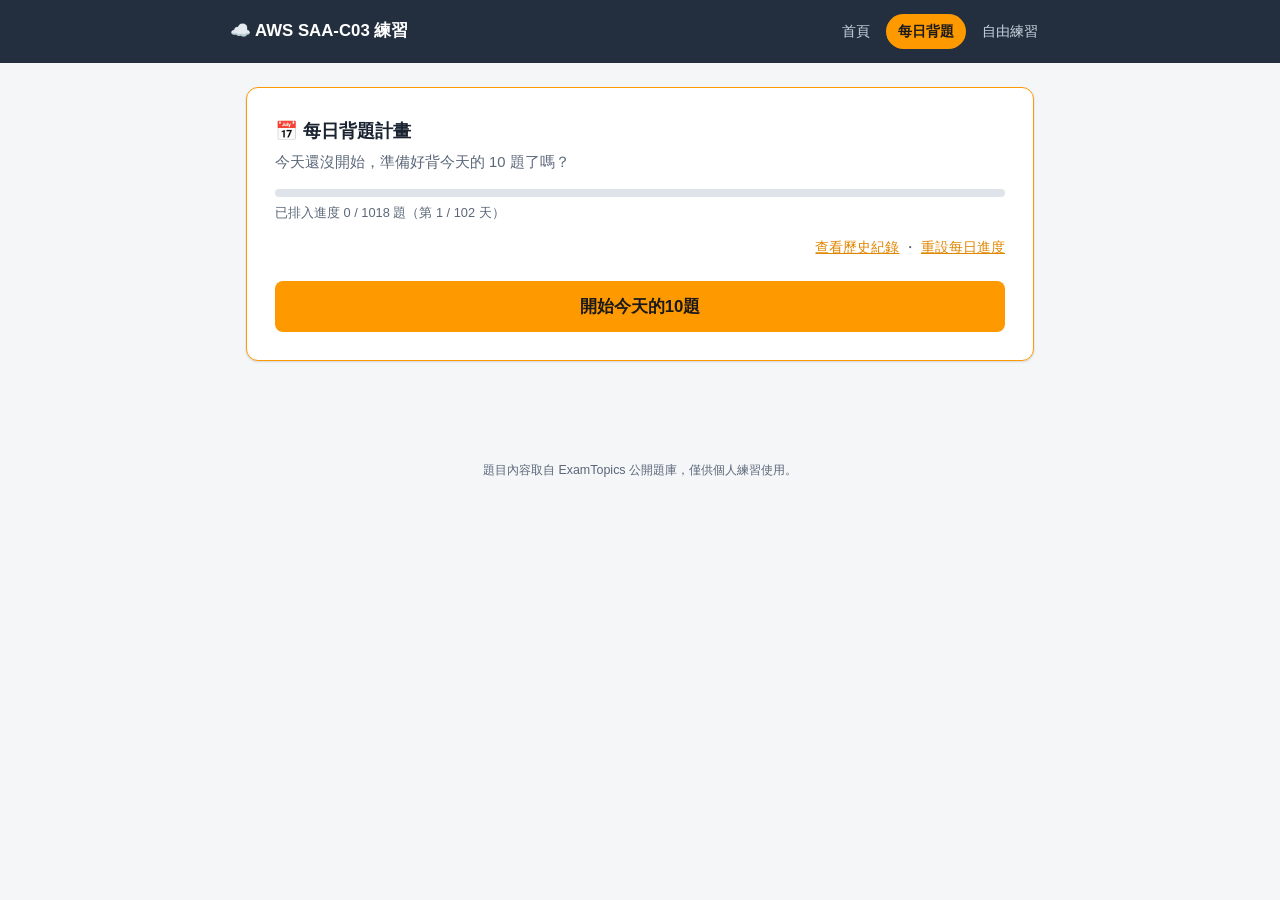
==== daily.html @ 00e785da "Split single-page app into separate pages per feature Home (index.html), daily plan (daily.html), an" ====
<!doctype html>
<html lang="zh-Hant">
<head>
<meta charset="UTF-8" />
<meta name="viewport" content="width=device-width, initial-scale=1.0" />
<title>每日背題計畫 – AWS SAA-C03 練習</title>
<link rel="icon" href="data:image/svg+xml,<svg xmlns=%22http://www.w3.org/2000/svg%22 viewBox=%220 0 100 100%22><text y=%22.9em%22 font-size=%2290%22>☁️</text></svg>" />
<link rel="stylesheet" href="css/style.css" />
</head>
<body>
<header class="topbar">
  <div class="topbar-inner">
    <span class="brand">☁️ AWS SAA-C03 練習</span>
    <nav class="nav-tabs">
      <a href="index.html" class="nav-tab">首頁</a>
      <a href="daily.html" class="nav-tab active">每日背題</a>
      <a href="practice.html" class="nav-tab">自由練習</a>
    </nav>
  </div>
</header>

<main id="app">

  <!-- START SCREEN -->
  <section id="startScreen" class="screen">
    <div class="card daily-card">
      <h2 class="daily-title">📅 每日背題計畫</h2>
      <p class="daily-status" id="dailyStatus">載入中…</p>

      <div class="progress-bar daily-progress-bar"><div id="dailyProgressFill" class="progress-fill"></div></div>
      <p class="daily-progress-text" id="dailyProgressText"></p>

      <div class="daily-meta-row">
        <span id="dailyStreak"></span>
        <span>
          <button id="dailyHistoryToggle" class="link-btn">查看歷史紀錄</button>
          ・
          <button id="dailyResetBtn" class="link-btn">重設每日進度</button>
        </span>
      </div>

      <div id="dailyHistoryPanel" class="daily-history-panel hidden"></div>

      <button id="dailyStartBtn" class="btn btn-primary btn-large">開始今天的10題</button>
    </div>
  </section>

  <!-- QUIZ SCREEN -->
  <section id="quizScreen" class="screen hidden">
    <div class="quiz-header">
      <button id="quitBtn" class="btn btn-ghost btn-small">← 結束本次練習</button>
      <div class="progress-wrap">
        <div class="progress-bar"><div id="progressFill" class="progress-fill"></div></div>
        <span id="progressText" class="progress-text"></span>
      </div>
      <div class="score-live">得分 <strong id="liveScore">0</strong></div>
    </div>

    <div class="card question-card">
      <div class="q-meta">
        <span class="q-number" id="qNumber"></span>
        <button id="bookmarkBtn" class="bookmark-btn" title="標記此題">☆</button>
      </div>
      <p class="q-text" id="qText"></p>
      <p class="q-choose-hint" id="qChooseHint"></p>
      <div id="optionsList" class="options-list"></div>

      <div class="answer-actions">
        <button id="submitBtn" class="btn btn-primary" disabled>提交答案</button>
        <button id="nextBtn" class="btn btn-primary hidden">下一題 →</button>
      </div>

      <div id="feedback" class="feedback hidden"></div>
    </div>
  </section>

  <!-- RESULT SCREEN -->
  <section id="resultScreen" class="screen hidden">
    <div class="card result-card">
      <h2>練習結果</h2>
      <div class="result-score" id="resultScore"></div>
      <div class="result-bar-wrap"><div id="resultBarFill" class="result-bar-fill"></div></div>
      <div id="missedList" class="missed-list"></div>
      <div class="result-actions">
        <button id="reviewMissedBtn" class="btn btn-primary hidden">複習答錯的題目</button>
        <button id="backHomeBtn" class="btn btn-ghost">回今日進度</button>
      </div>
    </div>
  </section>

</main>

<footer class="site-footer">
  題目內容取自 ExamTopics 公開題庫，僅供個人練習使用。
</footer>

<script src="js/app.js"></script>
</body>
</html>
---- css/style.css ----
:root {
  --bg: #f4f6f8;
  --surface: #ffffff;
  --text: #1a2331;
  --text-dim: #5b6779;
  --border: #dfe4ea;
  --primary: #ff9900;
  --primary-dark: #e08600;
  --navy: #232f3e;
  --green: #1a7f37;
  --green-bg: #e6f6ea;
  --red: #cf222e;
  --red-bg: #fdedee;
  --radius: 12px;
  --shadow: 0 1px 3px rgba(16, 24, 40, 0.08), 0 1px 2px rgba(16, 24, 40, 0.06);
}

@media (prefers-color-scheme: dark) {
  :root {
    --bg: #14181f;
    --surface: #1c222c;
    --text: #e8ecf1;
    --text-dim: #99a3b3;
    --border: #2c3441;
    --primary: #ff9900;
    --primary-dark: #ffb84d;
    --navy: #0f141c;
    --green: #4ade80;
    --green-bg: #123322;
    --red: #ff6b6b;
    --red-bg: #3a1f22;
    --shadow: 0 1px 3px rgba(0, 0, 0, 0.4), 0 1px 2px rgba(0, 0, 0, 0.3);
  }
}

* { box-sizing: border-box; }

body {
  margin: 0;
  font-family: -apple-system, BlinkMacSystemFont, "Segoe UI", "PingFang TC", "Noto Sans TC", Roboto, sans-serif;
  background: var(--bg);
  color: var(--text);
  line-height: 1.6;
}

.topbar {
  background: var(--navy);
  color: #fff;
  padding: 14px 20px;
  position: sticky;
  top: 0;
  z-index: 10;
}
.topbar-inner {
  max-width: 820px;
  margin: 0 auto;
  display: flex;
  justify-content: space-between;
  align-items: center;
}
.brand { font-weight: 700; font-size: 1.05rem; }

.nav-tabs { display: flex; gap: 4px; }
.nav-tab {
  color: #cbd5e1;
  text-decoration: none;
  font-size: 0.88rem;
  padding: 6px 12px;
  border-radius: 999px;
  transition: all 0.15s;
}
.nav-tab:hover { background: rgba(255, 255, 255, 0.08); color: #fff; }
.nav-tab.active { background: var(--primary); color: #1a1a1a; font-weight: 600; }

@media (max-width: 480px) {
  .topbar-inner { flex-direction: column; gap: 8px; align-items: flex-start; }
}

main#app {
  max-width: 820px;
  margin: 0 auto;
  padding: 24px 16px 60px;
}

.card {
  background: var(--surface);
  border: 1px solid var(--border);
  border-radius: var(--radius);
  box-shadow: var(--shadow);
  padding: 28px;
}

.hidden { display: none !important; }

/* Daily plan card */
.daily-card { margin-bottom: 20px; border-color: var(--primary); }
.daily-title { margin: 0 0 6px; font-size: 1.15rem; }
.daily-status { margin: 0 0 14px; color: var(--text-dim); font-size: 0.92rem; }
.daily-progress-bar { margin-bottom: 6px; }
.daily-progress-text { margin: 0 0 14px; font-size: 0.8rem; color: var(--text-dim); }
.daily-meta-row {
  display: flex;
  justify-content: space-between;
  align-items: center;
  margin-bottom: 16px;
  font-size: 0.85rem;
  color: var(--text-dim);
}
.link-btn {
  background: none;
  border: none;
  color: var(--primary-dark);
  cursor: pointer;
  font-size: 0.85rem;
  text-decoration: underline;
  padding: 0;
}
.daily-history-panel {
  border: 1px solid var(--border);
  border-radius: 10px;
  padding: 6px 12px;
  margin-bottom: 16px;
  max-height: 220px;
  overflow-y: auto;
}
.daily-history-row {
  display: flex;
  justify-content: space-between;
  padding: 7px 0;
  border-bottom: 1px solid var(--border);
  font-size: 0.85rem;
}
.daily-history-row:last-child { border-bottom: none; }
.daily-history-row .dh-score.full { color: var(--green); font-weight: 600; }

/* Home page */
.home-card { margin-bottom: 20px; }
.nav-cards {
  display: grid;
  grid-template-columns: 1fr 1fr;
  gap: 16px;
}
@media (max-width: 640px) {
  .nav-cards { grid-template-columns: 1fr; }
}
.nav-card {
  display: block;
  text-decoration: none;
  color: inherit;
  transition: all 0.15s;
}
.nav-card:hover { border-color: var(--primary); transform: translateY(-2px); }
.nav-card h2 { margin: 0 0 10px; font-size: 1.1rem; }
.nav-card-status { color: var(--text-dim); font-size: 0.88rem; margin: 0 0 10px; min-height: 2.6em; }
.nav-card-hint { color: var(--text-dim); font-size: 0.8rem; margin: 6px 0 14px; }
.nav-card-btn { display: inline-block; width: 100%; text-align: center; box-sizing: border-box; }

/* Start screen */
.start-card h1 {
  font-size: 1.4rem;
  margin: 0 0 8px;
  color: var(--navy);
}
@media (prefers-color-scheme: dark) { .start-card h1 { color: var(--text); } }
.subtitle { color: var(--text-dim); margin-top: 0; }

.field-group { margin: 22px 0; }
.field-group > label { display: block; font-weight: 600; margin-bottom: 10px; font-size: 0.9rem; }

.radio-row { display: flex; flex-wrap: wrap; gap: 8px; }
.radio-pill {
  border: 1px solid var(--border);
  border-radius: 999px;
  padding: 8px 16px;
  cursor: pointer;
  font-size: 0.9rem;
  transition: all 0.15s;
  user-select: none;
}
.radio-pill input { display: none; }
.radio-pill:has(input:checked) {
  background: var(--primary);
  border-color: var(--primary);
  color: #1a1a1a;
  font-weight: 600;
}
.radio-pill:hover { border-color: var(--primary); }

.hint { color: var(--text-dim); font-size: 0.85rem; min-height: 1.2em; }

.btn {
  border: none;
  border-radius: 8px;
  padding: 12px 22px;
  font-size: 0.95rem;
  font-weight: 600;
  cursor: pointer;
  transition: all 0.15s;
}
.btn:disabled { opacity: 0.45; cursor: not-allowed; }
.btn-primary { background: var(--primary); color: #1a1a1a; }
.btn-primary:hover:not(:disabled) { background: var(--primary-dark); }
.btn-ghost { background: transparent; color: var(--text-dim); border: 1px solid var(--border); }
.btn-ghost:hover { border-color: var(--text-dim); color: var(--text); }
.btn-large { width: 100%; padding: 14px; font-size: 1.05rem; margin-top: 6px; }
.btn-small { padding: 7px 14px; font-size: 0.82rem; }

.stats-panel {
  display: grid;
  grid-template-columns: repeat(4, 1fr);
  gap: 12px;
  margin: 26px 0 16px;
}
.stat-box {
  background: var(--bg);
  border: 1px solid var(--border);
  border-radius: 10px;
  padding: 14px 8px;
  text-align: center;
}
.stat-value { font-size: 1.3rem; font-weight: 700; color: var(--navy); }
@media (prefers-color-scheme: dark) { .stat-value { color: var(--primary); } }
.stat-label { font-size: 0.75rem; color: var(--text-dim); margin-top: 4px; }

@media (max-width: 560px) {
  .stats-panel { grid-template-columns: repeat(2, 1fr); }
}

/* Quiz screen */
.quiz-header {
  display: flex;
  align-items: center;
  gap: 16px;
  margin-bottom: 18px;
  flex-wrap: wrap;
}
.progress-wrap { flex: 1; min-width: 160px; }
.progress-bar {
  height: 8px;
  background: var(--border);
  border-radius: 4px;
  overflow: hidden;
}
.progress-fill { height: 100%; background: var(--primary); transition: width 0.25s; }
.progress-text { font-size: 0.8rem; color: var(--text-dim); }
.score-live { font-size: 0.9rem; color: var(--text-dim); white-space: nowrap; }
.score-live strong { color: var(--navy); }
@media (prefers-color-scheme: dark) { .score-live strong { color: var(--primary); } }

.q-meta { display: flex; justify-content: space-between; align-items: center; margin-bottom: 10px; }
.q-number { font-weight: 700; color: var(--primary-dark); font-size: 0.95rem; }
.bookmark-btn {
  background: none;
  border: none;
  font-size: 1.4rem;
  cursor: pointer;
  color: var(--text-dim);
  line-height: 1;
}
.bookmark-btn.active { color: var(--primary); }

.q-text { font-size: 1.05rem; white-space: pre-wrap; margin: 0 0 6px; }
.q-choose-hint { font-size: 0.8rem; color: var(--text-dim); margin: 0 0 16px; font-style: italic; }

.options-list { display: flex; flex-direction: column; gap: 10px; margin-bottom: 22px; }
.option {
  display: flex;
  align-items: flex-start;
  gap: 12px;
  border: 1px solid var(--border);
  border-radius: 10px;
  padding: 12px 14px;
  cursor: pointer;
  transition: all 0.12s;
}
.option:hover { border-color: var(--primary); }
.option.selected { border-color: var(--primary); background: rgba(255, 153, 0, 0.08); }
.option input { margin-top: 3px; flex-shrink: 0; }
.option .opt-letter { font-weight: 700; color: var(--primary-dark); flex-shrink: 0; }
.option .opt-text { white-space: pre-wrap; }

.option.correct { border-color: var(--green); background: var(--green-bg); }
.option.incorrect { border-color: var(--red); background: var(--red-bg); }
.option.disabled { cursor: default; }

.answer-actions { display: flex; gap: 10px; }

.feedback {
  margin-top: 18px;
  padding: 14px 16px;
  border-radius: 10px;
  font-weight: 600;
}
.feedback.correct { background: var(--green-bg); color: var(--green); }
.feedback.incorrect { background: var(--red-bg); color: var(--red); }
.feedback .fb-detail { font-weight: 400; font-size: 0.85rem; margin-top: 4px; color: var(--text-dim); }

/* Result screen */
.result-card { text-align: center; }
.result-score { font-size: 2.4rem; font-weight: 800; color: var(--navy); margin: 10px 0; }
@media (prefers-color-scheme: dark) { .result-score { color: var(--primary); } }
.result-bar-wrap { height: 10px; background: var(--border); border-radius: 5px; overflow: hidden; margin-bottom: 26px; }
.result-bar-fill { height: 100%; background: var(--primary); }

.missed-list { text-align: left; margin-bottom: 20px; }
.missed-list h3 { font-size: 0.9rem; color: var(--text-dim); margin-bottom: 8px; }
.missed-item {
  display: flex;
  justify-content: space-between;
  padding: 8px 10px;
  border-bottom: 1px solid var(--border);
  font-size: 0.88rem;
}
.result-actions { display: flex; gap: 10px; justify-content: center; flex-wrap: wrap; }

.site-footer {
  text-align: center;
  color: var(--text-dim);
  font-size: 0.78rem;
  padding: 20px;
}
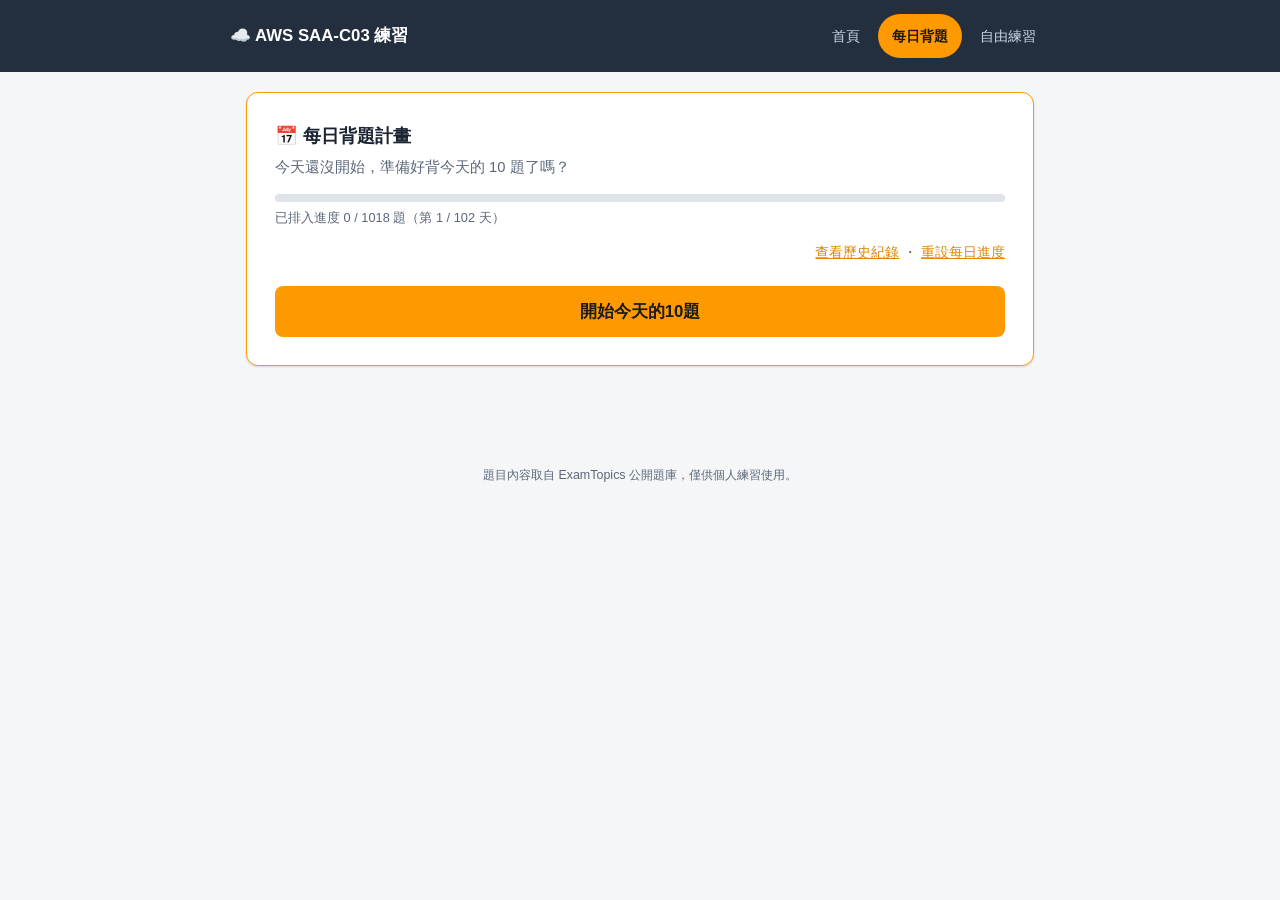
==== commit 8b51592a: "Improve mobile experience across all pages - Pin the submit/next button to the bottom of the screen " ====
--- a/daily.html
+++ b/daily.html
@@ -2,9 +2,18 @@
 <html lang="zh-Hant">
 <head>
 <meta charset="UTF-8" />
-<meta name="viewport" content="width=device-width, initial-scale=1.0" />
+<meta name="viewport" content="width=device-width, initial-scale=1.0, viewport-fit=cover" />
+<meta name="theme-color" content="#232f3e" media="(prefers-color-scheme: light)" />
+<meta name="theme-color" content="#0f141c" media="(prefers-color-scheme: dark)" />
+<meta name="mobile-web-app-capable" content="yes" />
+<meta name="apple-mobile-web-app-capable" content="yes" />
+<meta name="apple-mobile-web-app-status-bar-style" content="black-translucent" />
+<meta name="apple-mobile-web-app-title" content="SAA練習" />
+<meta name="format-detection" content="telephone=no" />
 <title>每日背題計畫 – AWS SAA-C03 練習</title>
 <link rel="icon" href="data:image/svg+xml,<svg xmlns=%22http://www.w3.org/2000/svg%22 viewBox=%220 0 100 100%22><text y=%22.9em%22 font-size=%2290%22>☁️</text></svg>" />
+<link rel="apple-touch-icon" href="data:image/svg+xml,<svg xmlns=%22http://www.w3.org/2000/svg%22 viewBox=%220 0 100 100%22><rect width=%22100%22 height=%22100%22 rx=%2220%22 fill=%22%23232f3e%22/><text x=%2250%22 y=%2262%22 font-size=%2255%22 text-anchor=%22middle%22>☁️</text></svg>" />
+<link rel="manifest" href="manifest.json" />
 <link rel="stylesheet" href="css/style.css" />
 </head>
 <body>
--- a/css/style.css
+++ b/css/style.css
@@ -33,7 +33,12 @@
   }
 }
 
-* { box-sizing: border-box; }
+* { box-sizing: border-box; -webkit-tap-highlight-color: transparent; }
+.btn, .radio-pill, .option, .nav-tab, .nav-card, .bookmark-btn, .link-btn {
+  touch-action: manipulation;
+}
+
+html { -webkit-text-size-adjust: 100%; }
 
 body {
   margin: 0;
@@ -41,12 +46,15 @@
   background: var(--bg);
   color: var(--text);
   line-height: 1.6;
+  overflow-x: hidden;
 }
 
 .topbar {
   background: var(--navy);
   color: #fff;
   padding: 14px 20px;
+  padding-left: max(20px, calc(env(safe-area-inset-left) + 12px));
+  padding-right: max(20px, calc(env(safe-area-inset-right) + 12px));
   position: sticky;
   top: 0;
   z-index: 10;
@@ -65,11 +73,15 @@
   color: #cbd5e1;
   text-decoration: none;
   font-size: 0.88rem;
-  padding: 6px 12px;
+  padding: 10px 14px;
   border-radius: 999px;
   transition: all 0.15s;
+  display: inline-flex;
+  align-items: center;
+  min-height: 44px;
 }
 .nav-tab:hover { background: rgba(255, 255, 255, 0.08); color: #fff; }
+.nav-tab:active { background: rgba(255, 255, 255, 0.12); }
 .nav-tab.active { background: var(--primary); color: #1a1a1a; font-weight: 600; }
 
 @media (max-width: 480px) {
@@ -79,7 +91,9 @@
 main#app {
   max-width: 820px;
   margin: 0 auto;
-  padding: 24px 16px 60px;
+  padding: 20px 16px 60px;
+  padding-left: max(16px, env(safe-area-inset-left));
+  padding-right: max(16px, env(safe-area-inset-right));
 }
 
 .card {
@@ -88,6 +102,11 @@
   border-radius: var(--radius);
   box-shadow: var(--shadow);
   padding: 28px;
+}
+
+@media (max-width: 480px) {
+  main#app { padding-top: 16px; }
+  .card { padding: 18px; }
 }
 
 .hidden { display: none !important; }
@@ -171,12 +190,17 @@
 .radio-pill {
   border: 1px solid var(--border);
   border-radius: 999px;
-  padding: 8px 16px;
+  padding: 10px 16px;
   cursor: pointer;
   font-size: 0.9rem;
   transition: all 0.15s;
   user-select: none;
-}
+  -webkit-touch-callout: none;
+  min-height: 44px;
+  display: flex;
+  align-items: center;
+}
+.radio-pill:active { background: rgba(255, 153, 0, 0.15); }
 .radio-pill input { display: none; }
 .radio-pill:has(input:checked) {
   background: var(--primary);
@@ -196,14 +220,18 @@
   font-weight: 600;
   cursor: pointer;
   transition: all 0.15s;
+  min-height: 44px;
+  -webkit-touch-callout: none;
 }
 .btn:disabled { opacity: 0.45; cursor: not-allowed; }
 .btn-primary { background: var(--primary); color: #1a1a1a; }
 .btn-primary:hover:not(:disabled) { background: var(--primary-dark); }
+.btn-primary:active:not(:disabled) { background: var(--primary-dark); }
 .btn-ghost { background: transparent; color: var(--text-dim); border: 1px solid var(--border); }
 .btn-ghost:hover { border-color: var(--text-dim); color: var(--text); }
+.btn-ghost:active { border-color: var(--text-dim); color: var(--text); }
 .btn-large { width: 100%; padding: 14px; font-size: 1.05rem; margin-top: 6px; }
-.btn-small { padding: 7px 14px; font-size: 0.82rem; }
+.btn-small { padding: 9px 14px; font-size: 0.82rem; min-height: 40px; }
 
 .stats-panel {
   display: grid;
@@ -256,6 +284,10 @@
   cursor: pointer;
   color: var(--text-dim);
   line-height: 1;
+  padding: 10px;
+  margin: -10px;
+  min-width: 44px;
+  min-height: 44px;
 }
 .bookmark-btn.active { color: var(--primary); }
 
@@ -269,13 +301,23 @@
   gap: 12px;
   border: 1px solid var(--border);
   border-radius: 10px;
-  padding: 12px 14px;
+  padding: 14px;
   cursor: pointer;
   transition: all 0.12s;
+  min-height: 44px;
+  user-select: none;
+  -webkit-touch-callout: none;
 }
 .option:hover { border-color: var(--primary); }
+.option:active { border-color: var(--primary); }
 .option.selected { border-color: var(--primary); background: rgba(255, 153, 0, 0.08); }
-.option input { margin-top: 3px; flex-shrink: 0; }
+.option input {
+  margin-top: 2px;
+  flex-shrink: 0;
+  width: 20px;
+  height: 20px;
+  accent-color: var(--primary);
+}
 .option .opt-letter { font-weight: 700; color: var(--primary-dark); flex-shrink: 0; }
 .option .opt-text { white-space: pre-wrap; }
 
@@ -284,6 +326,28 @@
 .option.disabled { cursor: default; }
 
 .answer-actions { display: flex; gap: 10px; }
+
+@media (max-width: 640px) {
+  .quiz-header { flex-wrap: wrap; }
+  .progress-wrap { order: 3; flex-basis: 100%; }
+
+  /* Pin the submit/next button to the bottom of the screen so it's always
+     reachable by thumb, without having to scroll past a long question. */
+  .answer-actions {
+    position: fixed;
+    left: 0;
+    right: 0;
+    bottom: 0;
+    z-index: 20;
+    background: var(--surface);
+    border-top: 1px solid var(--border);
+    box-shadow: 0 -2px 8px rgba(16, 24, 40, 0.08);
+    padding: 12px 16px calc(12px + env(safe-area-inset-bottom));
+    margin: 0;
+  }
+  .answer-actions .btn { flex: 1; }
+  .question-card { padding-bottom: 84px; }
+}
 
 .feedback {
   margin-top: 18px;
@@ -318,4 +382,5 @@
   color: var(--text-dim);
   font-size: 0.78rem;
   padding: 20px;
-}
+  padding-bottom: calc(20px + env(safe-area-inset-bottom));
+}
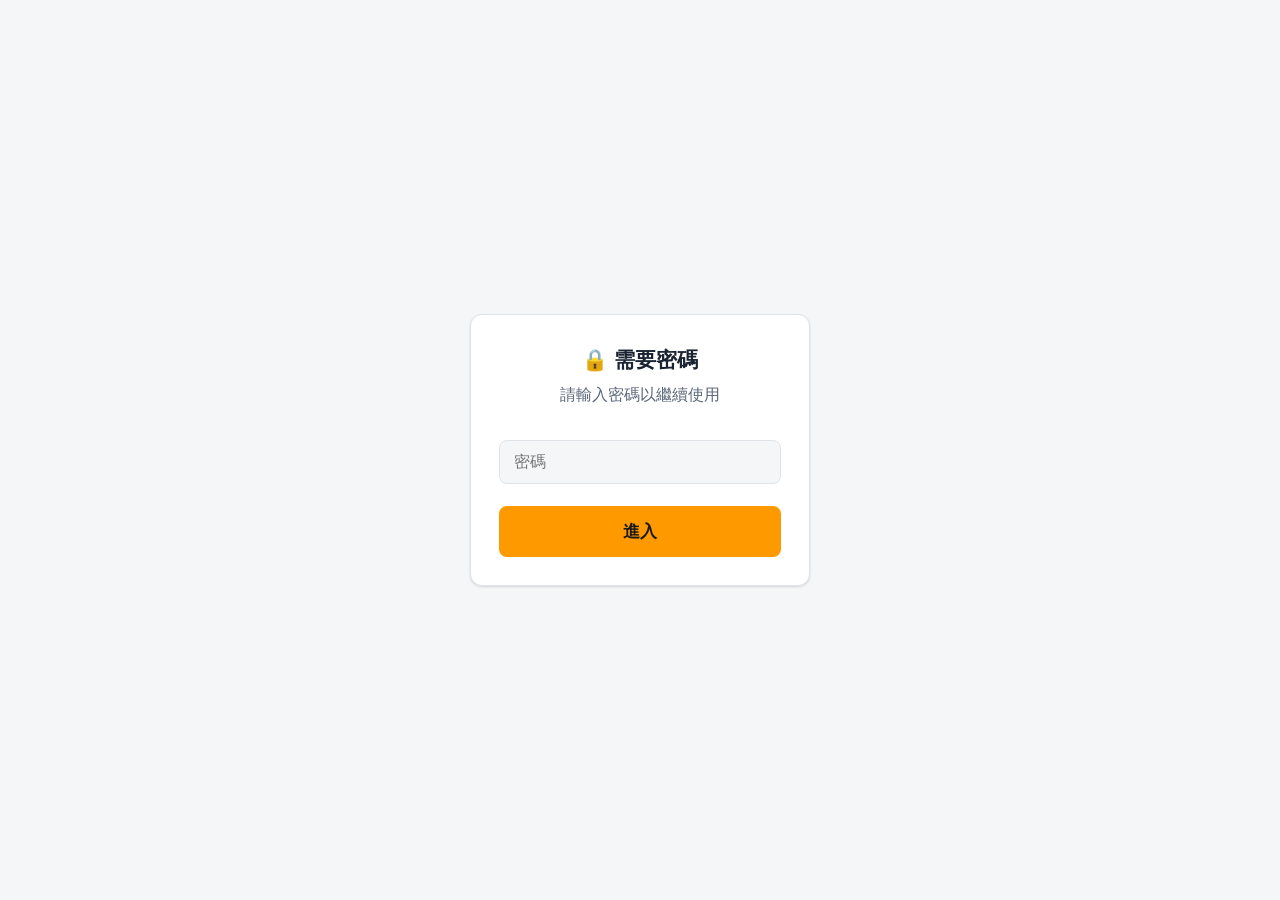
==== commit 05c34bac: "Add client-side password gate Blocks all page content behind a password prompt (checked via SHA-256 " ====
--- a/daily.html
+++ b/daily.html
@@ -1,6 +1,15 @@
 <!doctype html>
 <html lang="zh-Hant">
 <head>
+<script>
+(function(){
+  try {
+    if (localStorage.getItem("saa_auth_v1") === "1") {
+      document.documentElement.classList.add("auth-ok");
+    }
+  } catch (e) {}
+})();
+</script>
 <meta charset="UTF-8" />
 <meta name="viewport" content="width=device-width, initial-scale=1.0, viewport-fit=cover" />
 <meta name="theme-color" content="#232f3e" media="(prefers-color-scheme: light)" />
@@ -17,6 +26,18 @@
 <link rel="stylesheet" href="css/style.css" />
 </head>
 <body>
+
+<div id="authGate" class="auth-gate">
+  <form id="authForm" class="card auth-box">
+    <h2>🔒 需要密碼</h2>
+    <p class="subtitle">請輸入密碼以繼續使用</p>
+    <input type="password" id="authInput" class="auth-input" placeholder="密碼" autocomplete="current-password" required />
+    <button type="submit" class="btn btn-primary btn-large">進入</button>
+    <p id="authError" class="auth-error hidden">密碼錯誤，請再試一次</p>
+  </form>
+</div>
+
+<div id="siteContent">
 <header class="topbar">
   <div class="topbar-inner">
     <span class="brand">☁️ AWS SAA-C03 練習</span>
@@ -25,6 +46,7 @@
       <a href="daily.html" class="nav-tab active">每日背題</a>
       <a href="practice.html" class="nav-tab">自由練習</a>
     </nav>
+    <button id="logoutBtn" class="logout-btn" title="登出">登出</button>
   </div>
 </header>
 
@@ -102,6 +124,7 @@
 <footer class="site-footer">
   題目內容取自 ExamTopics 公開題庫，僅供個人練習使用。
 </footer>
+</div>
 
 <script src="js/app.js"></script>
 </body>
--- a/css/style.css
+++ b/css/style.css
@@ -111,6 +111,47 @@
 
 .hidden { display: none !important; }
 
+/* Auth gate */
+#siteContent { display: none; }
+html.auth-ok #siteContent { display: block; }
+html.auth-ok .auth-gate { display: none; }
+
+.auth-gate {
+  display: flex;
+  min-height: 100vh;
+  align-items: center;
+  justify-content: center;
+  padding: 20px;
+  padding-bottom: calc(20px + env(safe-area-inset-bottom));
+}
+.auth-box { max-width: 340px; width: 100%; text-align: center; }
+.auth-box h2 { margin: 0 0 6px; font-size: 1.3rem; }
+.auth-input {
+  width: 100%;
+  padding: 12px 14px;
+  font-size: 1rem;
+  border: 1px solid var(--border);
+  border-radius: 8px;
+  margin: 16px 0;
+  background: var(--bg);
+  color: var(--text);
+  min-height: 44px;
+}
+.auth-input:focus { outline: none; border-color: var(--primary); }
+.auth-error { color: var(--red); font-size: 0.85rem; margin-top: 14px; }
+
+.logout-btn {
+  background: none;
+  border: none;
+  color: #cbd5e1;
+  cursor: pointer;
+  font-size: 0.82rem;
+  text-decoration: underline;
+  padding: 10px 4px;
+  touch-action: manipulation;
+}
+.logout-btn:hover { color: #fff; }
+
 /* Daily plan card */
 .daily-card { margin-bottom: 20px; border-color: var(--primary); }
 .daily-title { margin: 0 0 6px; font-size: 1.15rem; }
